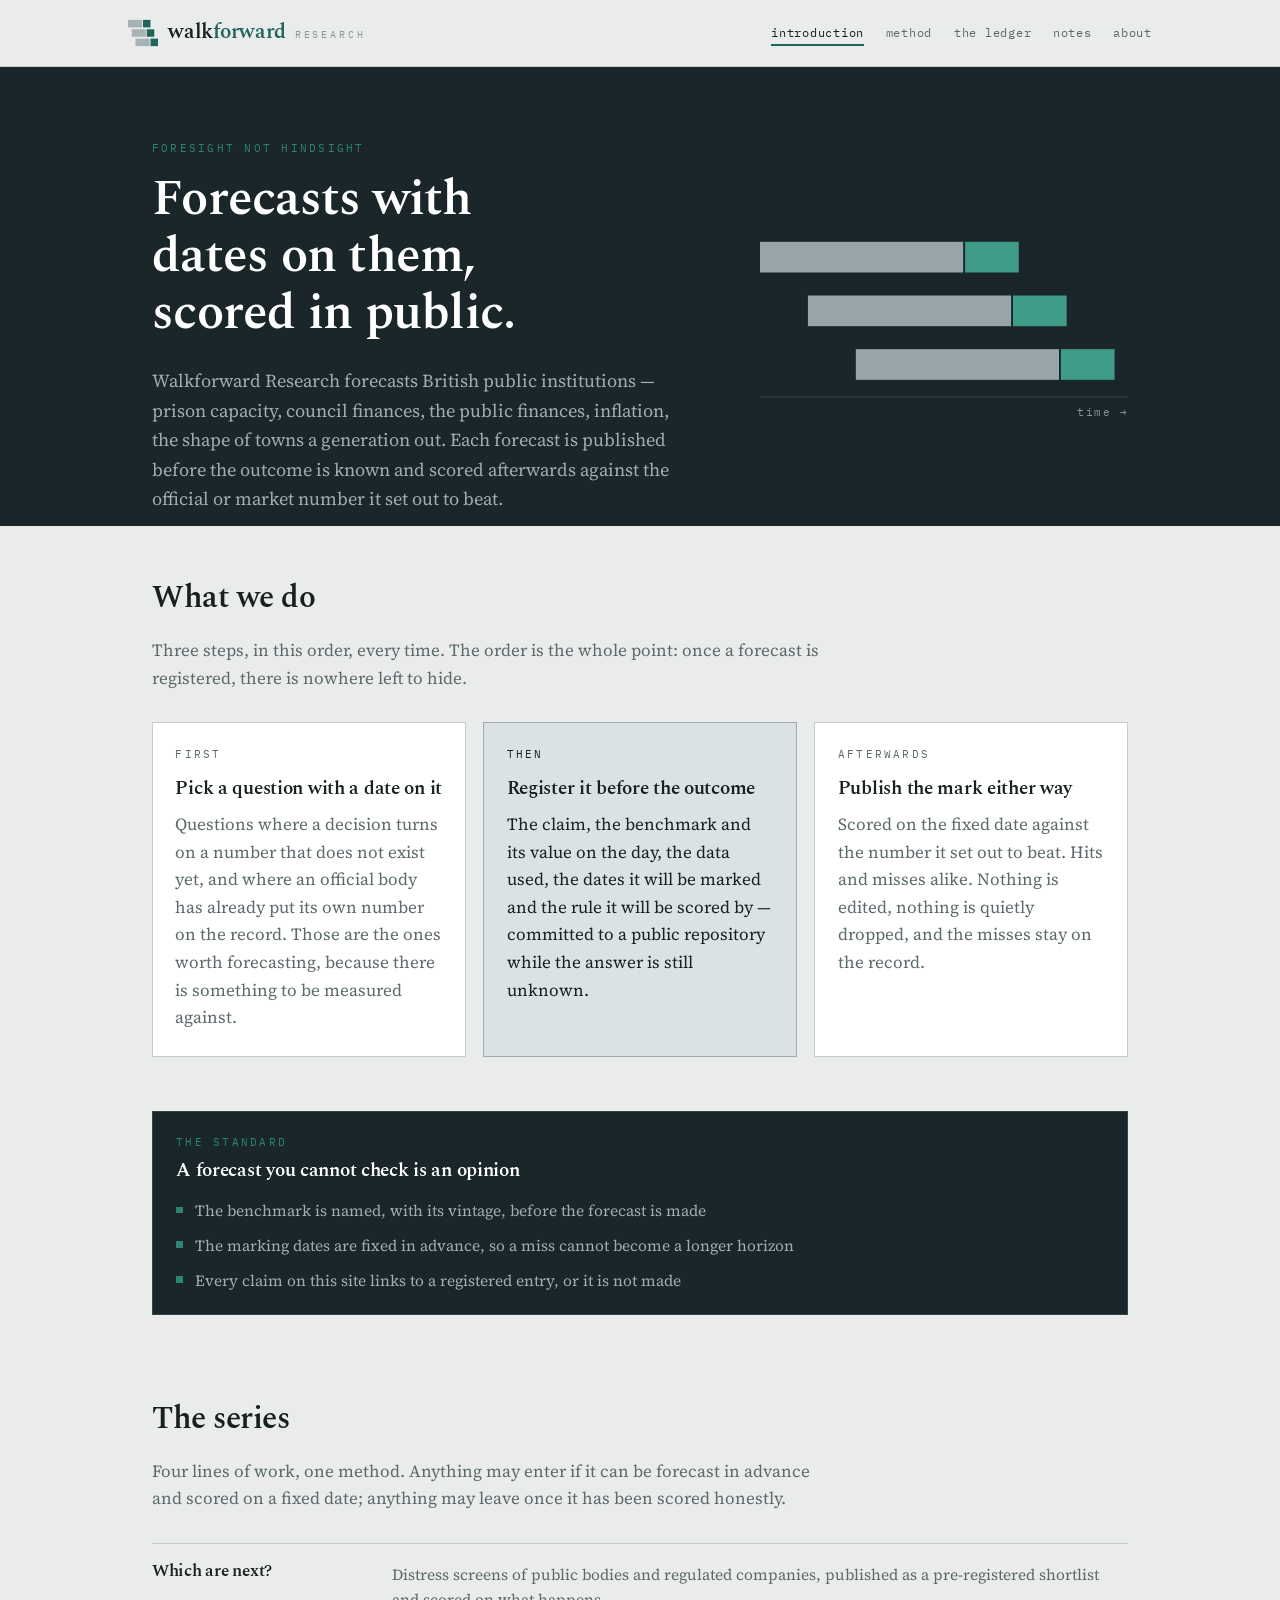
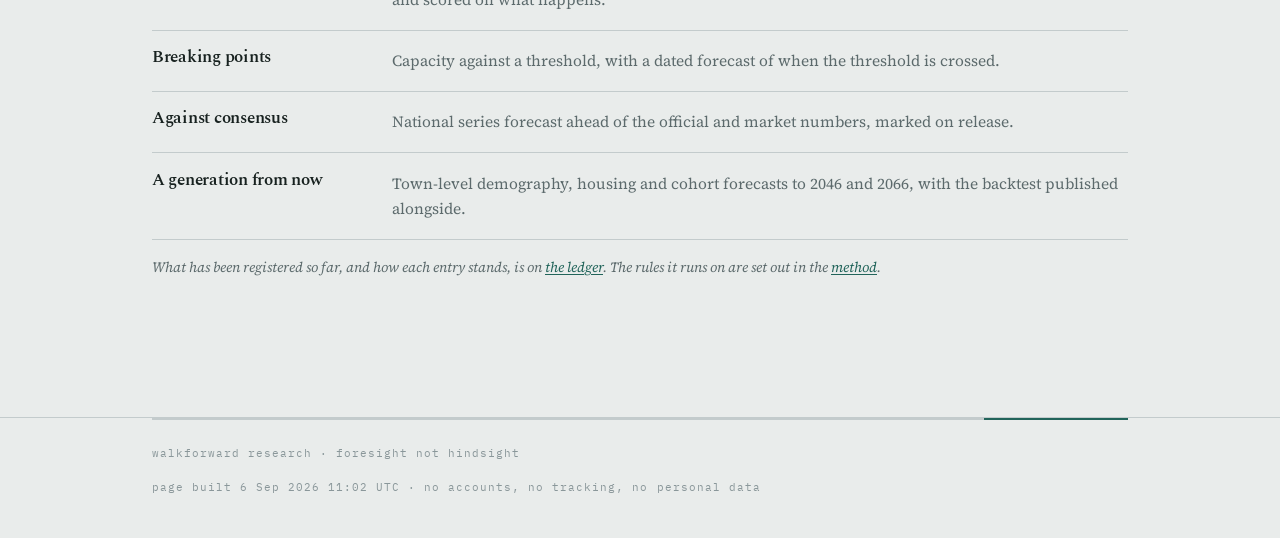
==== site/index.html @ c766bce0 "Add files via upload" ====
<!doctype html>
<html lang="en-GB">
<head>
<meta charset="utf-8">
<meta name="viewport" content="width=device-width, initial-scale=1">
<title>Walkforward Research</title>
<meta name="description" content="UK forecasts published before the outcome is known, then scored in public against the official or market forecast they set out to beat.">
<link rel="icon" href="favicon.svg" type="image/svg+xml">
<link rel="preconnect" href="https://fonts.gstatic.com" crossorigin>
<link rel="stylesheet" href="https://fonts.googleapis.com/css2?family=Spectral:wght@500;600&amp;family=Source+Serif+4:ital,opsz,wght@0,8..60,400;0,8..60,600;1,8..60,400&amp;family=IBM+Plex+Mono:wght@400;500&amp;display=swap">
<link rel="stylesheet" href="styles.css">
</head>
<body>
<header class="site">
  <div class="wrap site-bar">
    <a class="brand" href="index.html">
      <svg width="30" height="30" viewBox="0 0 32 32" aria-hidden="true">
        <rect x="0" y="2"  width="15" height="8" fill="var(--block)"/><rect x="16" y="2"  width="8" height="8" fill="var(--accent)"/>
        <rect x="4" y="12" width="15" height="8" fill="var(--block)"/><rect x="20" y="12" width="8" height="8" fill="var(--accent)"/>
        <rect x="8" y="22" width="15" height="8" fill="var(--block)"/><rect x="24" y="22" width="8" height="8" fill="var(--accent)"/>
      </svg>
      <span class="wordmark">walk<span class="fwd">forward</span><span class="co">Research</span></span>
    </a>
    <nav class="site-nav" aria-label="Site">
      <a href="index.html" aria-current="page">introduction</a>
      <a href="method.html">method</a>
      <a href="ledger.html">the ledger</a>
      <a href="notes.html">notes</a>
      <a href="about.html">about</a>
    </nav>
  </div>
</header>
<div class="hero">
  <div class="wrap">
    <div class="hero-grid">
      <div>
        <p class="kicker">Foresight not hindsight</p>
        <h1>Forecasts with dates on them, scored in public.</h1>
        <p class="lede">Walkforward Research forecasts British public institutions &mdash; prison
        capacity, council finances, the public finances, inflation, the shape of towns a generation
        out. Each forecast is published before the outcome is known and scored afterwards against
        the official or market number it set out to beat.</p>
      </div>
      <div class="hero-mark"><svg class="stair" viewBox="0 0 384 196" role="img" aria-label="Walk-forward validation: three rows, each a long training run followed immediately by the short slice the model was tested on, every row starting later in time">
        <rect x="0"   y="4"   width="212" height="32" fill="#97A4A8"/>
        <rect x="214" y="4"   width="56"  height="32" fill="#3E9C89"/>
        <rect x="50"  y="60"  width="212" height="32" fill="#97A4A8"/>
        <rect x="264" y="60"  width="56"  height="32" fill="#3E9C89"/>
        <rect x="100" y="116" width="212" height="32" fill="#97A4A8"/>
        <rect x="314" y="116" width="56"  height="32" fill="#3E9C89"/>
        <line x1="0" y1="166" x2="384" y2="166" stroke="#3A4A4E" stroke-width="1"/>
        <text x="384" y="186" text-anchor="end" fill="#859599" font-family="IBM Plex Mono, monospace" font-size="12" letter-spacing="1.5">time &#8594;</text>
      </svg></div>
    </div>
  </div>
</div>

<main class="wrap">
<section class="band">
  <div class="section-head">
    <h2>What we do</h2>
    <p>Three steps, in this order, every time. The order is the whole point: once a forecast is
    registered, there is nowhere left to hide.</p>
  </div>
  <div class="cards c3">
    <div class="card">
      <p class="kicker">First</p>
      <h3>Pick a question with a date on it</h3>
      <p>Questions where a decision turns on a number that does not exist yet, and where an official
      body has already put its own number on the record. Those are the ones worth forecasting,
      because there is something to be measured against.</p>
    </div>
    <div class="card tint">
      <p class="kicker">Then</p>
      <h3>Register it before the outcome</h3>
      <p>The claim, the benchmark and its value on the day, the data used, the dates it will be
      marked and the rule it will be scored by &mdash; committed to a public repository while the
      answer is still unknown.</p>
    </div>
    <div class="card">
      <p class="kicker">Afterwards</p>
      <h3>Publish the mark either way</h3>
      <p>Scored on the fixed date against the number it set out to beat. Hits and misses alike.
      Nothing is edited, nothing is quietly dropped, and the misses stay on the record.</p>
    </div>
  </div>
</section>

<section class="band">
  <div class="panel invert">
    <p class="kicker">The standard</p>
    <h3>A forecast you cannot check is an opinion</h3>
    <ul class="ticks">
      <li>The benchmark is named, with its vintage, before the forecast is made</li>
      <li>The marking dates are fixed in advance, so a miss cannot become a longer horizon</li>
      <li>Every claim on this site links to a registered entry, or it is not made</li>
    </ul>
  </div>
</section>

<section class="band">
  <div class="section-head">
    <h2>The series</h2>
    <p>Four lines of work, one method. Anything may enter if it can be forecast in advance and
    scored on a fixed date; anything may leave once it has been scored honestly.</p>
  </div>
  <div class="series">
      <div class="series-row"><h3>Which are next?</h3><p>Distress screens of public bodies and regulated companies, published as a pre-registered shortlist and scored on what happens.</p></div>
      <div class="series-row"><h3>Breaking points</h3><p>Capacity against a threshold, with a dated forecast of when the threshold is crossed.</p></div>
      <div class="series-row"><h3>Against consensus</h3><p>National series forecast ahead of the official and market numbers, marked on release.</p></div>
      <div class="series-row"><h3>A generation from now</h3><p>Town-level demography, housing and cohort forecasts to 2046 and 2066, with the backtest published alongside.</p></div>
  </div>
  <p class="caption">What has been registered so far, and how each entry stands, is on
  <a href="ledger.html">the ledger</a>. The rules it runs on are set out in the
  <a href="method.html">method</a>.</p>
</section>
</main>
<footer class="site">
  <div class="wrap">
    <div class="foot-rule"></div>
    <div class="foot">
      <span>walkforward research &middot; foresight not hindsight</span>
      <span>page built 6 Sep 2026 11:02 UTC &middot; no accounts, no tracking, no personal data</span>
    </div>
  </div>
</footer>
</body>
</html>
---- site/styles.css ----
/* walkforward research — site styles */

:root {
  --paper:      #E9ECEB;
  --card:       #FFFFFF;
  --card-tint:  #DBE2E5;
  --deep:       #1B262A;
  --deep-2:     #223036;
  --ink:        #17211F;
  --ink-on-deep:#EEF1F0;
  --muted:      #5C6A6C;
  --muted-deep: #9FAEB1;
  --faint:      #8A979A;
  --line:       #C3CBCC;
  --line-strong:#9FAAAC;
  --line-deep:  #33454B;
  --accent:     #21645A;
  --accent-lift:#2E8474;
  --block:      #A6B2B6;
  --tile-bg:    #223036;
  color-scheme: light dark;
}
@media (prefers-color-scheme: dark) {
  :root:not([data-theme="light"]) {
    --paper:      #121A1D;
    --card:       #1A2427;
    --card-tint:  #233137;
    --deep:       #090F11;
    --deep-2:     #162327;
    --ink:        #E6EAE9;
    --ink-on-deep:#EEF1F0;
    --muted:      #97A5A7;
    --muted-deep: #9FAEB1;
    --faint:      #6C7A7D;
    --line:       #2B3A3E;
    --line-strong:#3D5157;
    --line-deep:  #23343A;
    --accent:     #4FAD97;
    --accent-lift:#63C3AC;
    --block:      #4B5D63;
    --tile-bg:    #162327;
  }
}
:root[data-theme="dark"] {
  --paper:      #121A1D;
  --card:       #1A2427;
  --card-tint:  #233137;
  --deep:       #090F11;
  --deep-2:     #162327;
  --ink:        #E6EAE9;
  --ink-on-deep:#EEF1F0;
  --muted:      #97A5A7;
  --muted-deep: #9FAEB1;
  --faint:      #6C7A7D;
  --line:       #2B3A3E;
  --line-strong:#3D5157;
  --line-deep:  #23343A;
  --accent:     #4FAD97;
  --accent-lift:#63C3AC;
  --block:      #4B5D63;
  --tile-bg:    #162327;
}

* { box-sizing: border-box; }
html { -webkit-text-size-adjust: 100%; scroll-behavior: smooth; }
@media (prefers-reduced-motion: reduce) { html { scroll-behavior: auto; } }

body {
  margin: 0;
  background: var(--paper);
  color: var(--ink);
  font-family: "Source Serif 4", Georgia, "Times New Roman", serif;
  font-size: 1.0625rem;
  line-height: 1.62;
}

.wrap { max-width: 62rem; margin: 0 auto; padding: 0 1.5rem; }
.measure { max-width: 40rem; }

a { color: var(--accent); text-decoration-thickness: 1px; text-underline-offset: 2px; }
a:hover { color: var(--accent-lift); }
:focus-visible { outline: 2px solid var(--accent-lift); outline-offset: 3px; }

/* ---------- shared type ---------- */
h1, h2, h3 {
  font-family: "Spectral", Georgia, serif;
  line-height: 1.15;
  text-wrap: balance;
  letter-spacing: -0.015em;
  margin: 0;
}
h1 { font-size: clamp(2.1rem, 5.2vw, 3.1rem); font-weight: 600; }
h2 { font-size: clamp(1.5rem, 3vw, 1.95rem); font-weight: 600; }
h3 { font-size: 1.18rem; font-weight: 600; }
p { margin: 0.75rem 0; }
.lede { font-size: 1.14rem; color: var(--muted); }

.mono, .kicker, .chip, .stat-label, .legend, .foot, nav.site-nav a, table, .note-date {
  font-family: "IBM Plex Mono", ui-monospace, SFMono-Regular, Menlo, monospace;
}
.mono, table { font-variant-numeric: tabular-nums; }

.kicker {
  font-size: 0.7rem;
  letter-spacing: 0.2em;
  text-transform: uppercase;
  color: var(--faint);
  margin: 0 0 0.9rem;
}
.chip {
  display: inline-block;
  background: var(--deep);
  color: var(--ink-on-deep);
  font-size: 0.7rem;
  letter-spacing: 0.2em;
  text-transform: uppercase;
  padding: 0.5rem 1rem;
}

/* ---------- header ---------- */
header.site { border-bottom: 1px solid var(--line); background: var(--paper); }
.site-bar {
  display: flex; align-items: center; gap: 1rem 1.5rem; flex-wrap: wrap;
  padding: 1rem 0;
}
.brand { display: flex; align-items: center; gap: 0.65rem; text-decoration: none; color: var(--ink); margin-right: auto; }
.brand svg { display: block; }
.wordmark { font-family: "Spectral", Georgia, serif; font-weight: 600; font-size: 1.3rem; letter-spacing: -0.02em; }
.wordmark .fwd { color: var(--accent); }
.wordmark .co {
  font-family: "IBM Plex Mono", ui-monospace, monospace;
  font-weight: 400; font-size: 0.6rem; letter-spacing: 0.3em;
  color: var(--faint); margin-left: 0.55rem; text-transform: uppercase;
}
nav.site-nav { display: flex; gap: 1.35rem; flex-wrap: wrap; }
nav.site-nav a {
  font-size: 0.78rem; letter-spacing: 0.06em; text-decoration: none;
  color: var(--muted); padding: 0.15rem 0; border-bottom: 2px solid transparent;
}
nav.site-nav a:hover { color: var(--ink); }
nav.site-nav a[aria-current="page"] { color: var(--ink); border-bottom-color: var(--accent); }

/* ---------- dark hero ---------- */
.hero { background: var(--deep); color: var(--ink-on-deep); padding: 4.5rem 0 0; }
.hero-grid {
  display: grid; grid-template-columns: minmax(0, 1.35fr) minmax(0, 1fr);
  gap: 3rem; align-items: start;
}
.hero .kicker { color: var(--accent-lift); }
.hero h1 { color: #fff; }
.hero .lede { color: var(--muted-deep); max-width: 34rem; margin-top: 1.5rem; }
.hero-mark { justify-self: end; width: 100%; max-width: 23rem; }
.hero-mark svg { display: block; width: 100%; height: auto; }
.hero-mark .legend { color: var(--muted-deep); margin-top: 0.4rem; }
.hero-mark .key.train { background: #97A4A8; }
.hero-mark .key.test { background: #3E9C89; }

.stats {
  display: grid; grid-template-columns: repeat(4, minmax(0, 1fr));
  gap: 1rem; margin: 3.5rem 0 0; padding-bottom: 3.5rem;
}
.stat { background: var(--tile-bg); border: 1px solid var(--line-deep); padding: 1.05rem 1.15rem; }
.stat .v {
  font-family: "Spectral", Georgia, serif; font-weight: 600;
  font-size: 1.5rem; color: #fff; line-height: 1.1; letter-spacing: -0.02em;
  font-variant-numeric: tabular-nums;
}
.stat-label {
  font-size: 0.63rem; letter-spacing: 0.16em; text-transform: uppercase;
  color: var(--muted-deep); margin-top: 0.5rem; line-height: 1.45;
}

/* ---------- page head (inner pages) ---------- */
.page-head { padding: 3.2rem 0 0; }
.page-head .row { display: flex; align-items: flex-start; justify-content: space-between; gap: 1.5rem; flex-wrap: wrap-reverse; }
.page-head h1 { margin-top: 1.4rem; }
.page-head .lede { margin-top: 1rem; max-width: 40rem; }

/* ---------- sections ---------- */
section.band { padding: 3.4rem 0; }
section.band + section.band { padding-top: 0; }
.page-head + section.band { padding-top: 2.4rem; }
section.band .panel:first-child { margin-top: 0; }
.section-head { max-width: 42rem; margin-bottom: 1.9rem; }
.section-head h2 + p { margin-top: 0.7rem; color: var(--muted); }

/* ---------- cards ---------- */
.cards { display: grid; gap: 1.1rem; }
.cards.c2 { grid-template-columns: repeat(2, minmax(0, 1fr)); }
.cards.c3 { grid-template-columns: repeat(3, minmax(0, 1fr)); }
.split { display: grid; grid-template-columns: minmax(0, 1.15fr) minmax(0, 1fr); gap: 1.1rem; align-items: stretch; }

.card {
  background: var(--card);
  border: 1px solid var(--line);
  padding: 1.35rem 1.4rem 1.5rem;
}
.card.tint { background: var(--card-tint); border-color: var(--line-strong); }
.card h3 { margin-bottom: 0.7rem; }
.card > :last-child { margin-bottom: 0; }
.card p { color: var(--muted); }
.card.tint p { color: var(--ink); }

ul.ticks { list-style: none; margin: 0; padding: 0; display: grid; gap: 0.6rem; }
ul.ticks li { position: relative; padding-left: 1.15rem; font-size: 0.97rem; color: var(--ink); }
ul.ticks li::before {
  content: ""; position: absolute; left: 0; top: 0.55em;
  width: 0.4rem; height: 0.4rem; background: var(--accent);
}

/* ---------- call-out panels: full border ---------- */
.panel {
  background: var(--card-tint);
  border: 1px solid var(--line-strong);
  padding: 1.3rem 1.45rem;
  margin: 2rem 0;
}
.panel > :last-child { margin-bottom: 0; }
.panel .kicker { color: var(--muted); margin-bottom: 0.6rem; }
.panel.invert {
  background: var(--deep);
  border-color: var(--line-deep);
  color: var(--ink-on-deep);
}
.panel.invert .kicker { color: var(--accent-lift); }
.panel.invert h3 { color: #fff; margin-bottom: 1rem; }
.panel.invert a { color: var(--accent-lift); }
.panel.invert ul.ticks li { color: var(--muted-deep); }
.panel.invert ul.ticks li::before { background: var(--accent-lift); }

/* ---------- diagram ---------- */
.diagram-card { padding: 1.5rem 1.5rem 1.3rem; }
.diagram-card svg { display: block; width: 100%; height: auto; }
.legend { display: grid; gap: 0.5rem; margin-top: 1.1rem; font-size: 0.74rem; color: var(--muted); }
.legend span { display: inline-flex; align-items: center; gap: 0.6rem; }
.key { width: 1.5rem; height: 0.75rem; display: inline-block; flex: none; }
.key.train { background: var(--block); }
.key.test { background: var(--accent); }
.caption { font-size: 0.88rem; color: var(--muted); font-style: italic; margin-top: 1rem; }

/* stair animation */
.stair rect { opacity: 0; animation: step-in 0.55s ease-out forwards; }
.stair rect:nth-child(1) { animation-delay: 0.05s; }
.stair rect:nth-child(2) { animation-delay: 0.20s; }
.stair rect:nth-child(3) { animation-delay: 0.35s; }
.stair rect:nth-child(4) { animation-delay: 0.55s; }
.stair rect:nth-child(5) { animation-delay: 0.70s; }
.stair rect:nth-child(6) { animation-delay: 0.85s; }
.stair rect:nth-child(7) { animation-delay: 0.70s; }
.stair rect:nth-child(8) { animation-delay: 0.85s; }
.stair rect:nth-child(9) { animation-delay: 1.00s; }
@keyframes step-in { from { opacity: 0; transform: translateX(-10px); } to { opacity: 1; transform: none; } }
@media (prefers-reduced-motion: reduce) {
  .stair rect { opacity: 1; animation: none; }
}

/* ---------- table ---------- */
.table-card { padding: 0; overflow: hidden; }
.table-scroll { overflow-x: auto; }
table { border-collapse: collapse; width: 100%; font-size: 0.8rem; }
th, td { text-align: left; padding: 0.7rem 1rem; border-bottom: 1px solid var(--line); white-space: nowrap; }
th {
  font-weight: 500; color: var(--muted); text-transform: uppercase;
  letter-spacing: 0.09em; font-size: 0.66rem; background: var(--card-tint);
  border-bottom-color: var(--line-strong);
}
tr:last-child td { border-bottom: none; }
td.empty {
  white-space: normal; color: var(--muted);
  font-family: "Source Serif 4", Georgia, serif; font-size: 0.97rem;
  padding: 1.4rem 1.1rem; line-height: 1.6;
}

/* ---------- notes ---------- */
.note-date { font-size: 0.7rem; letter-spacing: 0.18em; text-transform: uppercase; color: var(--faint); }
.note-card h2 { margin: 0.85rem 0 0.4rem; font-size: 1.55rem; }

/* ---------- footer ---------- */
footer.site { border-top: 1px solid var(--line); margin-top: 4.5rem; }
.foot-rule { height: 2px; background: var(--line); position: relative; }
.foot-rule::after { content: ""; position: absolute; right: 0; top: 0; width: 9rem; height: 2px; background: var(--accent); }
.foot {
  padding: 1.5rem 0 2.6rem; font-size: 0.7rem; letter-spacing: 0.09em;
  color: var(--faint); display: flex; justify-content: space-between; gap: 1rem; flex-wrap: wrap;
}
.foot a { color: var(--faint); }

/* ---------- responsive ---------- */
@media (max-width: 60rem) {
  .stats { grid-template-columns: repeat(2, minmax(0, 1fr)); }
  .hero-grid { grid-template-columns: 1fr; gap: 2.25rem; }
  .hero-mark { justify-self: start; max-width: 24rem; }
  .split, .cards.c3, .cards.c2 { grid-template-columns: 1fr; }
}
@media (max-width: 34rem) {
  .stats { grid-template-columns: 1fr; }
  .hero { padding-top: 3rem; }
  .foot { flex-direction: column; gap: 0.4rem; }
}

/* ================= ledger components ================= */



.record-summary {
  font-size: 0.82rem; letter-spacing: 0.04em; color: var(--muted);
  margin: 0 0 0.9rem; padding-bottom: 0.7rem;
  border-bottom: 1px solid var(--line);
}

/* ledger table */
table.ledger { font-size: 0.78rem; }
table.ledger th { white-space: nowrap; }
table.ledger td { vertical-align: top; }
table.ledger td.claim {
  white-space: normal; min-width: 17rem;
  font-family: "Source Serif 4", Georgia, serif; font-size: 0.95rem; line-height: 1.45;
}
table.ledger td.claim a { color: var(--ink); text-decoration-color: var(--line-strong); }
table.ledger td.claim a:hover { color: var(--accent); }
table.ledger td.bench { white-space: normal; min-width: 11rem; color: var(--muted); }
table.ledger td.num { white-space: nowrap; }
table.ledger .sched { color: var(--faint); }

.status { display: inline-flex; align-items: center; gap: 0.5rem; white-space: nowrap; }
.status .glyph { width: 21px; height: 16px; flex: none; }
.status.s-withdrawn > span:last-child { color: var(--muted); }

/* the four series */
.series { display: grid; gap: 0; border-top: 1px solid var(--line); }
.series-row {
  display: grid; grid-template-columns: minmax(0, 13rem) minmax(0, 1fr);
  gap: 0.4rem 2rem; padding: 1.1rem 0; border-bottom: 1px solid var(--line);
}
.series-row h3 { font-size: 1.08rem; }
.series-row p { margin: 0; color: var(--muted); font-size: 0.97rem; }

.band h2 { margin-bottom: 1.3rem; }
.panel { margin-top: 0; }
.card p:last-child { margin-bottom: 0; }


@media (max-width: 46rem) {
  .series-row { grid-template-columns: 1fr; gap: 0.3rem; }
  }

/* ledger table — fit six columns without horizontal scroll on desktop */
table.ledger { font-size: 0.75rem; }
table.ledger th, table.ledger td { padding: 0.7rem 0.7rem; }
table.ledger th:first-child, table.ledger td:first-child { padding-left: 1rem; }
table.ledger th:last-child, table.ledger td:last-child { padding-right: 1rem; }
table.ledger td.claim { min-width: 13rem; font-size: 0.92rem; }
table.ledger td.bench { min-width: 7.5rem; font-size: 0.72rem; }
table.ledger td:nth-child(2) { white-space: normal; min-width: 5.5rem; }
table.ledger td.num, table.ledger th:nth-child(4), table.ledger th:nth-child(5) { font-size: 0.72rem; }
table.ledger .sched { display: block; }
.status { gap: 0.4rem; }

/* full-site ledger tweaks */
.wrap { max-width: 64rem; }
.record-summary { font-size: 0.82rem; letter-spacing: 0.04em; color: var(--muted); margin: 0 0 0.9rem; padding-bottom: 0.7rem; border-bottom: 1px solid var(--line); font-family: "IBM Plex Mono", ui-monospace, monospace; }
.statuses { display: grid; gap: 0.7rem; margin: 0.4rem 0 1rem; }
.statuses .status { gap: 0.7rem; white-space: normal; }
.statuses .status > span:last-child { font-size: 0.95rem; }
.hero h1 { max-width: 15ch; }

/* long mono addresses must wrap inside their card */
.card a.mono, .card .mono { font-size: 0.83rem; overflow-wrap: anywhere; }
/* centre the mark against the headline block */
.hero-grid { align-items: center; }
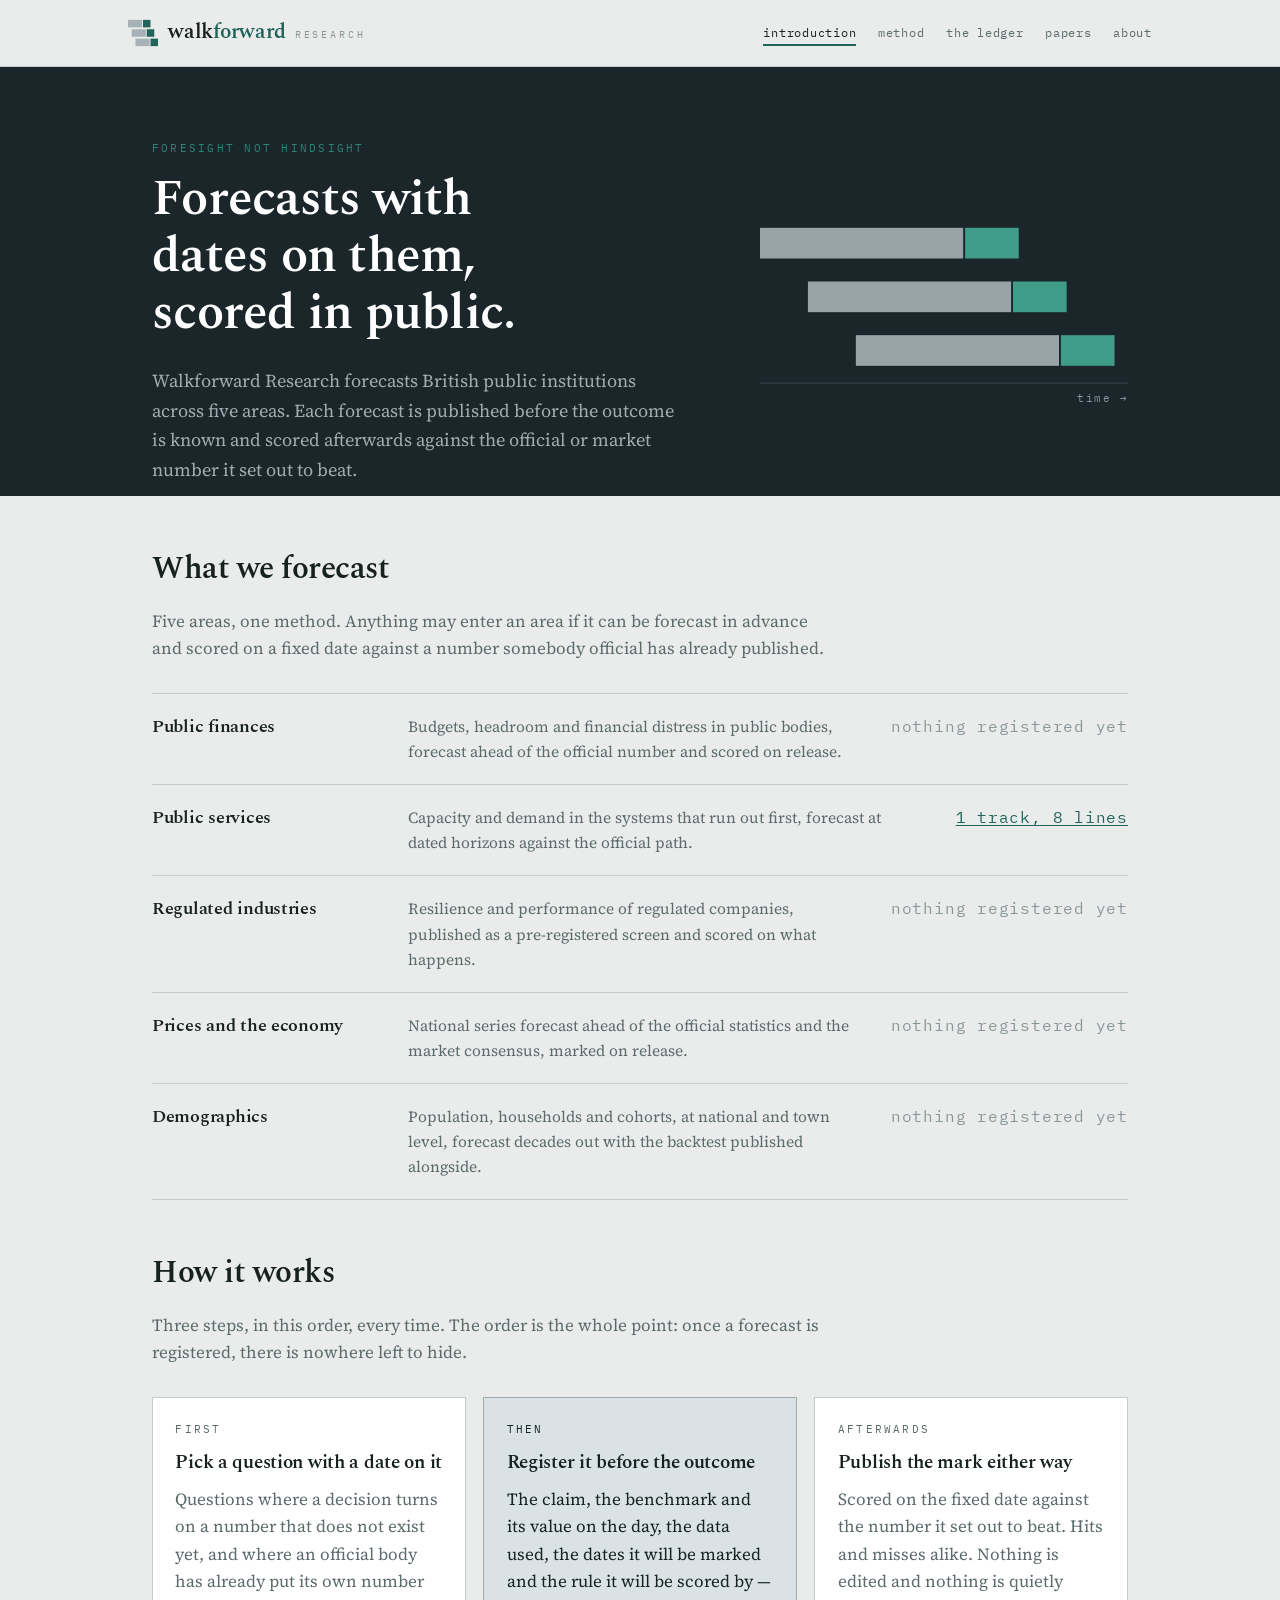
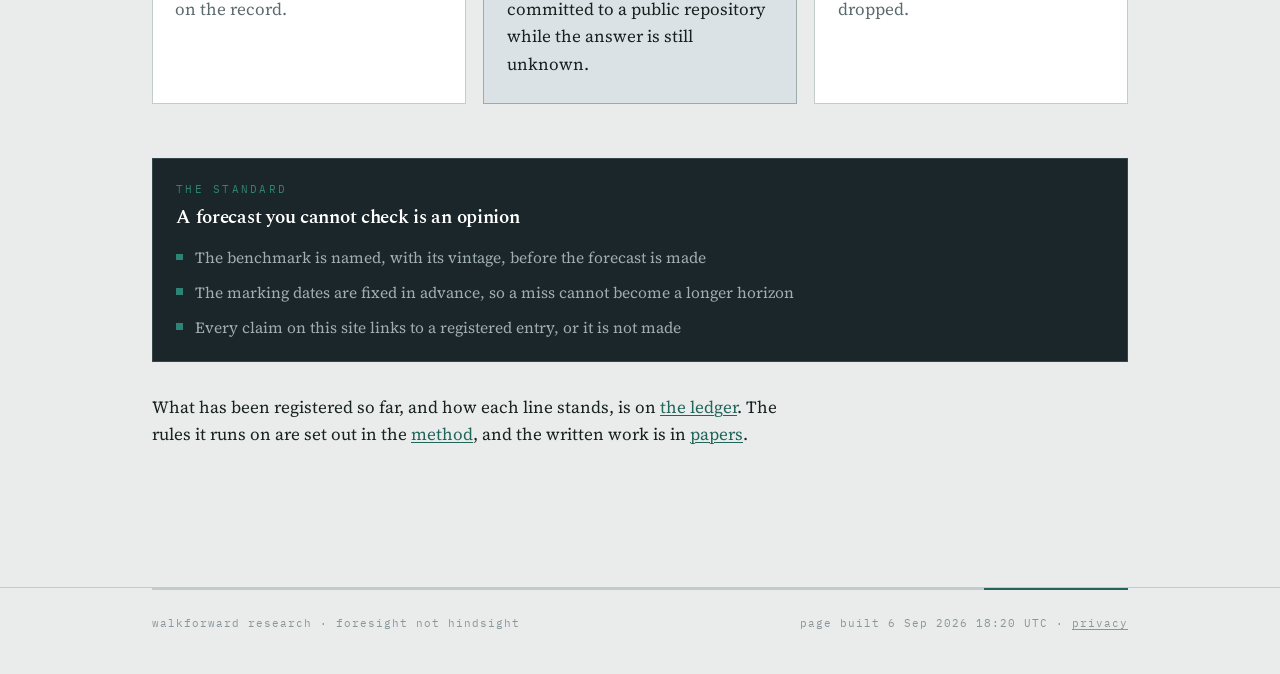
==== commit ca880242: "Add files via upload" ====
--- a/site/index.html
+++ b/site/index.html
@@ -25,7 +25,7 @@
       <a href="index.html" aria-current="page">introduction</a>
       <a href="method.html">method</a>
       <a href="ledger.html">the ledger</a>
-      <a href="notes.html">notes</a>
+      <a href="papers.html">papers</a>
       <a href="about.html">about</a>
     </nav>
   </div>
@@ -36,9 +36,8 @@
       <div>
         <p class="kicker">Foresight not hindsight</p>
         <h1>Forecasts with dates on them, scored in public.</h1>
-        <p class="lede">Walkforward Research forecasts British public institutions &mdash; prison
-        capacity, council finances, the public finances, inflation, the shape of towns a generation
-        out. Each forecast is published before the outcome is known and scored afterwards against
+        <p class="lede">Walkforward Research forecasts British public institutions across five
+        areas. Each forecast is published before the outcome is known and scored afterwards against
         the official or market number it set out to beat.</p>
       </div>
       <div class="hero-mark"><svg class="stair" viewBox="0 0 384 196" role="img" aria-label="Walk-forward validation: three rows, each a long training run followed immediately by the short slice the model was tested on, every row starting later in time">
@@ -58,7 +57,22 @@
 <main class="wrap">
 <section class="band">
   <div class="section-head">
-    <h2>What we do</h2>
+    <h2>What we forecast</h2>
+    <p>Five areas, one method. Anything may enter an area if it can be forecast in advance and
+    scored on a fixed date against a number somebody official has already published.</p>
+  </div>
+  <div class="areas">
+      <div class="area-row"><h3>Public finances</h3><p>Budgets, headroom and financial distress in public bodies, forecast ahead of the official number and scored on release.</p><p class="area-count mono"><span class="soft">nothing registered yet</span></p></div>
+      <div class="area-row"><h3>Public services</h3><p>Capacity and demand in the systems that run out first, forecast at dated horizons against the official path.</p><p class="area-count mono"><a href="ledger.html">1 track, 8 lines</a></p></div>
+      <div class="area-row"><h3>Regulated industries</h3><p>Resilience and performance of regulated companies, published as a pre-registered screen and scored on what happens.</p><p class="area-count mono"><span class="soft">nothing registered yet</span></p></div>
+      <div class="area-row"><h3>Prices and the economy</h3><p>National series forecast ahead of the official statistics and the market consensus, marked on release.</p><p class="area-count mono"><span class="soft">nothing registered yet</span></p></div>
+      <div class="area-row"><h3>Demographics</h3><p>Population, households and cohorts, at national and town level, forecast decades out with the backtest published alongside.</p><p class="area-count mono"><span class="soft">nothing registered yet</span></p></div>
+  </div>
+</section>
+
+<section class="band">
+  <div class="section-head">
+    <h2>How it works</h2>
     <p>Three steps, in this order, every time. The order is the whole point: once a forecast is
     registered, there is nowhere left to hide.</p>
   </div>
@@ -67,8 +81,7 @@
       <p class="kicker">First</p>
       <h3>Pick a question with a date on it</h3>
       <p>Questions where a decision turns on a number that does not exist yet, and where an official
-      body has already put its own number on the record. Those are the ones worth forecasting,
-      because there is something to be measured against.</p>
+      body has already put its own number on the record.</p>
     </div>
     <div class="card tint">
       <p class="kicker">Then</p>
@@ -81,7 +94,7 @@
       <p class="kicker">Afterwards</p>
       <h3>Publish the mark either way</h3>
       <p>Scored on the fixed date against the number it set out to beat. Hits and misses alike.
-      Nothing is edited, nothing is quietly dropped, and the misses stay on the record.</p>
+      Nothing is edited and nothing is quietly dropped.</p>
     </div>
   </div>
 </section>
@@ -96,23 +109,9 @@
       <li>Every claim on this site links to a registered entry, or it is not made</li>
     </ul>
   </div>
-</section>
-
-<section class="band">
-  <div class="section-head">
-    <h2>The series</h2>
-    <p>Four lines of work, one method. Anything may enter if it can be forecast in advance and
-    scored on a fixed date; anything may leave once it has been scored honestly.</p>
-  </div>
-  <div class="series">
-      <div class="series-row"><h3>Which are next?</h3><p>Distress screens of public bodies and regulated companies, published as a pre-registered shortlist and scored on what happens.</p></div>
-      <div class="series-row"><h3>Breaking points</h3><p>Capacity against a threshold, with a dated forecast of when the threshold is crossed.</p></div>
-      <div class="series-row"><h3>Against consensus</h3><p>National series forecast ahead of the official and market numbers, marked on release.</p></div>
-      <div class="series-row"><h3>A generation from now</h3><p>Town-level demography, housing and cohort forecasts to 2046 and 2066, with the backtest published alongside.</p></div>
-  </div>
-  <p class="caption">What has been registered so far, and how each entry stands, is on
+  <p class="measure">What has been registered so far, and how each line stands, is on
   <a href="ledger.html">the ledger</a>. The rules it runs on are set out in the
-  <a href="method.html">method</a>.</p>
+  <a href="method.html">method</a>, and the written work is in <a href="papers.html">papers</a>.</p>
 </section>
 </main>
 <footer class="site">
@@ -120,7 +119,7 @@
     <div class="foot-rule"></div>
     <div class="foot">
       <span>walkforward research &middot; foresight not hindsight</span>
-      <span>page built 6 Sep 2026 11:02 UTC &middot; no accounts, no tracking, no personal data</span>
+      <span>page built 6 Sep 2026 18:20 UTC &middot; <a href="about.html#privacy">privacy</a></span>
     </div>
   </div>
 </footer>
--- a/site/styles.css
+++ b/site/styles.css
@@ -368,3 +368,44 @@
 .card a.mono, .card .mono { font-size: 0.83rem; overflow-wrap: anywhere; }
 /* centre the mark against the headline block */
 .hero-grid { align-items: center; }
+
+/* track lines table + track page */
+.sub{display:block;font-family:"IBM Plex Mono",monospace;font-size:.68rem;letter-spacing:.05em;
+  color:var(--faint);margin-top:.3rem;white-space:normal;line-height:1.5}
+table.ledger td.strong{color:var(--ink);font-weight:500}
+table.ledger td.soft{color:var(--muted)}
+table.ledger .pending{color:var(--faint);font-style:italic}
+table.lines td,table.lines th{padding:.6rem .7rem}
+table.lines td.num{white-space:nowrap;min-width:0}
+.claim-quote{font-family:"Spectral",Georgia,serif;font-size:1.14rem;line-height:1.4;
+  text-wrap:balance;margin:.2rem 0 .8rem}
+ol.rules{margin:0;padding-left:1.3rem;display:grid;gap:.65rem}
+ol.rules li{font-size:.95rem;color:var(--ink)}
+.series-row p .sub{margin-top:.4rem}
+
+/* papers */
+.papers{display:grid;gap:1.1rem}
+.paper h3{margin:.45rem 0 .5rem;font-size:1.25rem}
+.paper h3 a{color:var(--ink);text-decoration-color:var(--line-strong)}
+.paper h3 a:hover{color:var(--accent)}
+.paper .note-date{color:var(--faint)}
+.paper-link{margin:.7rem 0 0}
+.paper-link a{font-size:.8rem;letter-spacing:.04em}
+.paper-soon h3{color:var(--muted)}
+.forthcoming-head{margin:2.6rem 0 1.2rem;font-size:1.3rem}
+
+/* the five areas on the introduction */
+.areas{display:grid;gap:0;border-top:1px solid var(--line)}
+.area-row{display:grid;grid-template-columns:minmax(0,14rem) minmax(0,1fr) minmax(0,11rem);
+  gap:.4rem 2rem;padding:1.25rem 0;border-bottom:1px solid var(--line);align-items:baseline}
+.area-row h3{font-size:1.12rem}
+.area-row p{margin:0;color:var(--muted);font-size:.97rem}
+.area-count{font-size:.74rem;letter-spacing:.05em;text-align:right}
+.area-count .soft{color:var(--faint)}
+@media (max-width:52rem){
+  .area-row{grid-template-columns:1fr;gap:.3rem}
+  .area-count{text-align:left;margin-top:.2rem}
+}
+.area-count{white-space:nowrap}
+.area-row{grid-template-columns:minmax(0,14rem) minmax(0,1fr) max-content}
+@media (max-width:52rem){.area-row{grid-template-columns:1fr}}
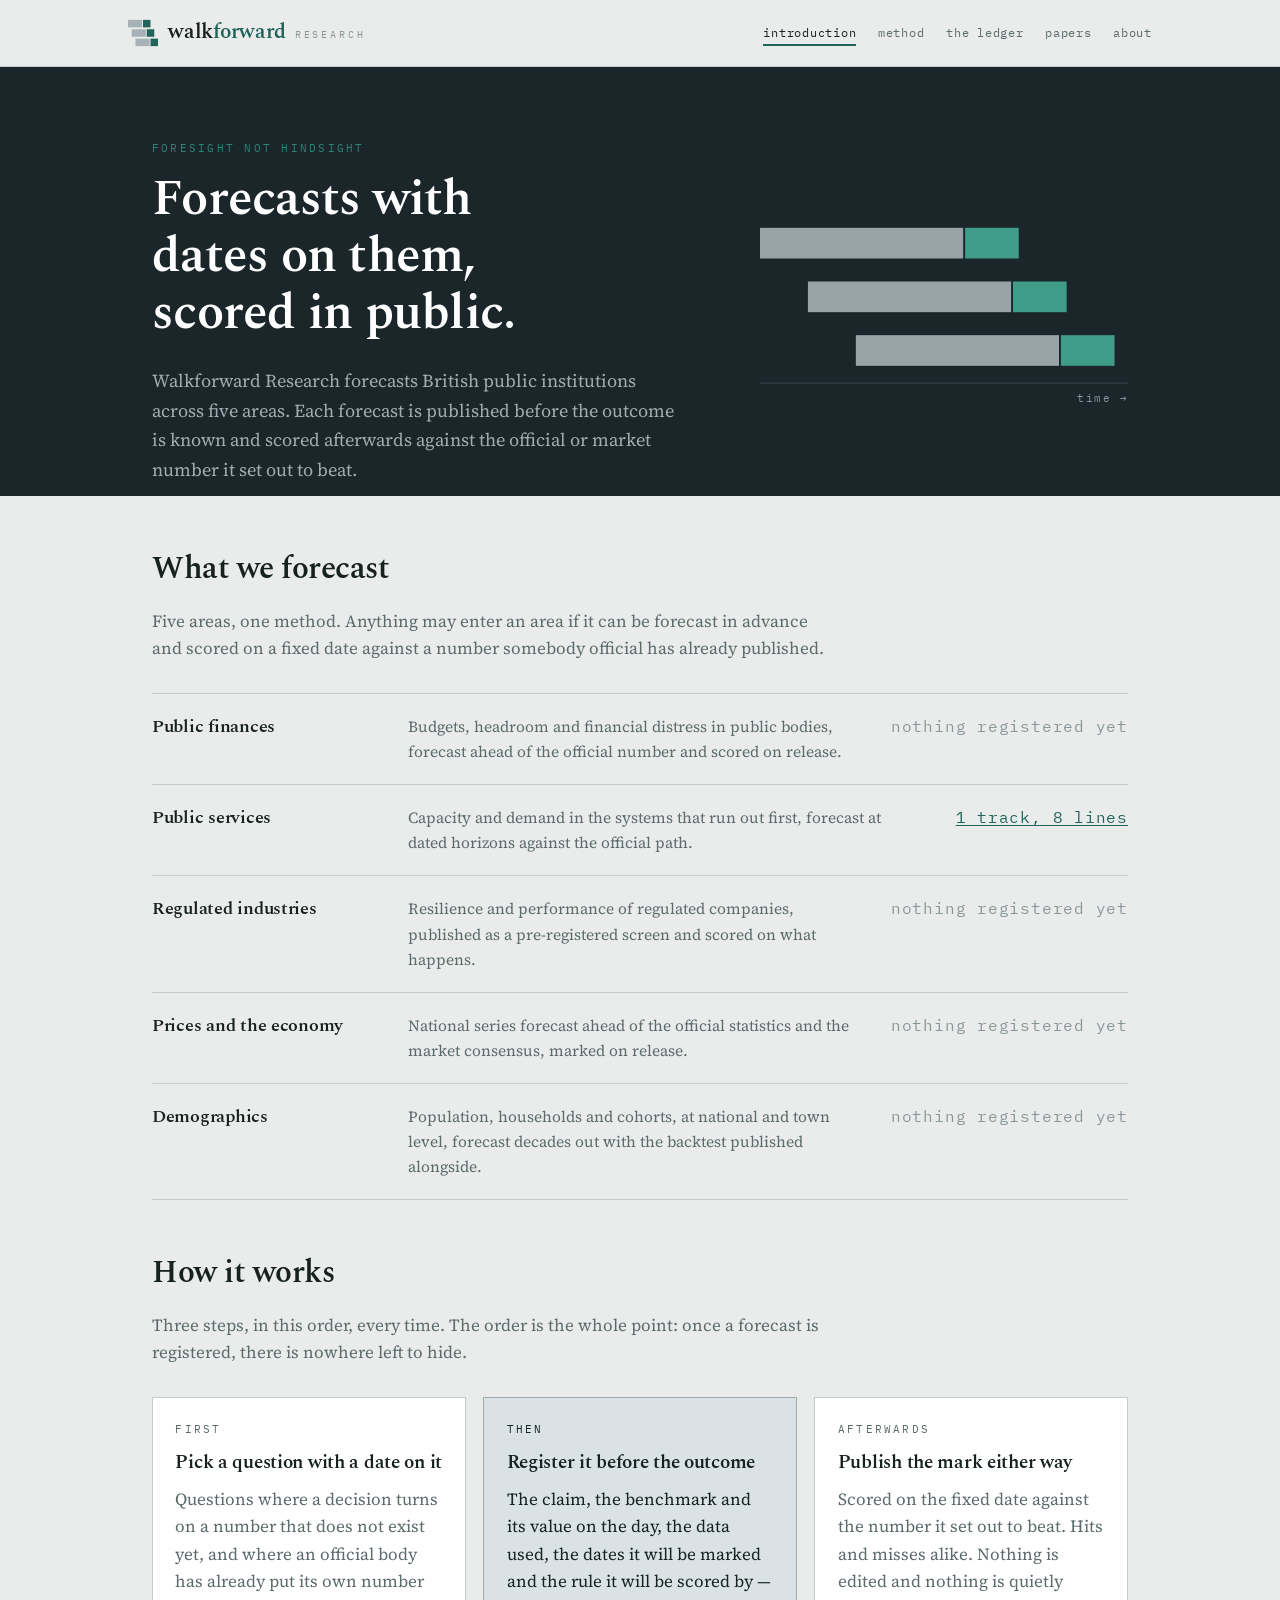
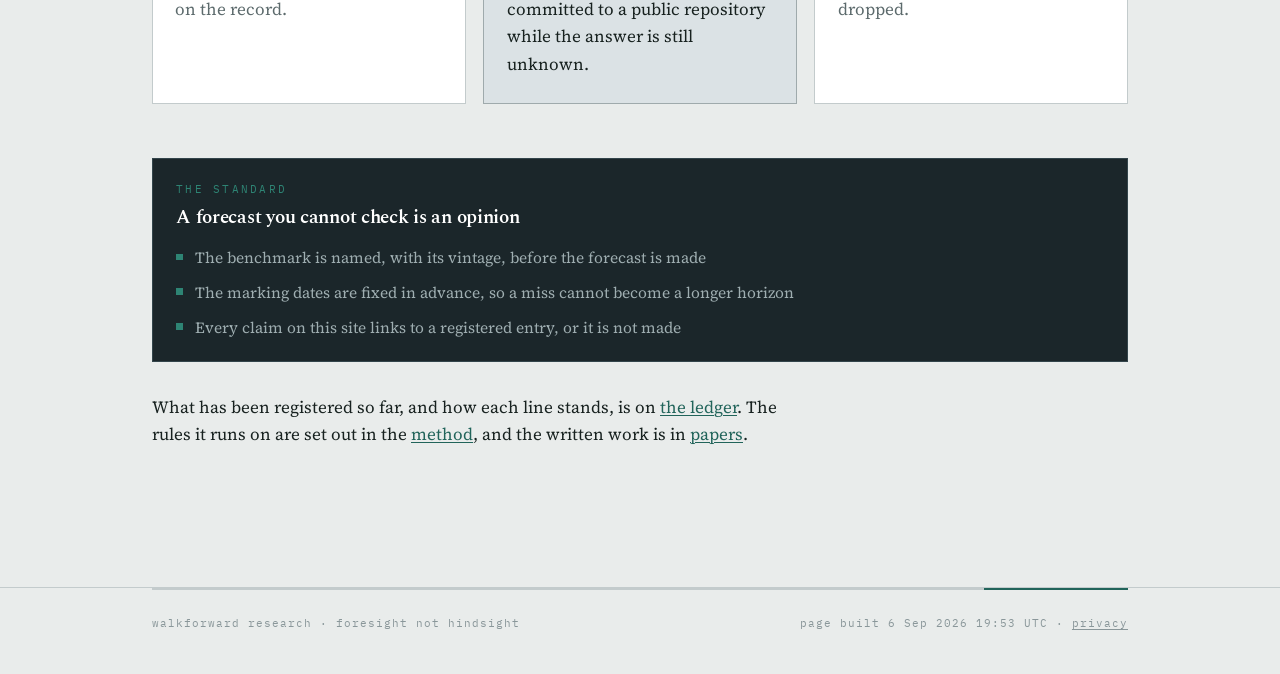
==== commit 55cea7b7: "Add files via upload" ====
--- a/site/index.html
+++ b/site/index.html
@@ -119,7 +119,7 @@
     <div class="foot-rule"></div>
     <div class="foot">
       <span>walkforward research &middot; foresight not hindsight</span>
-      <span>page built 6 Sep 2026 18:20 UTC &middot; <a href="about.html#privacy">privacy</a></span>
+      <span>page built 6 Sep 2026 19:53 UTC &middot; <a href="about.html#privacy">privacy</a></span>
     </div>
   </div>
 </footer>
--- a/site/styles.css
+++ b/site/styles.css
@@ -409,3 +409,4 @@
 .area-count{white-space:nowrap}
 .area-row{grid-template-columns:minmax(0,14rem) minmax(0,1fr) max-content}
 @media (max-width:52rem){.area-row{grid-template-columns:1fr}}
+.paper-stamp{margin:.7rem 0 0;font-size:.72rem;letter-spacing:.06em;color:var(--faint)}
